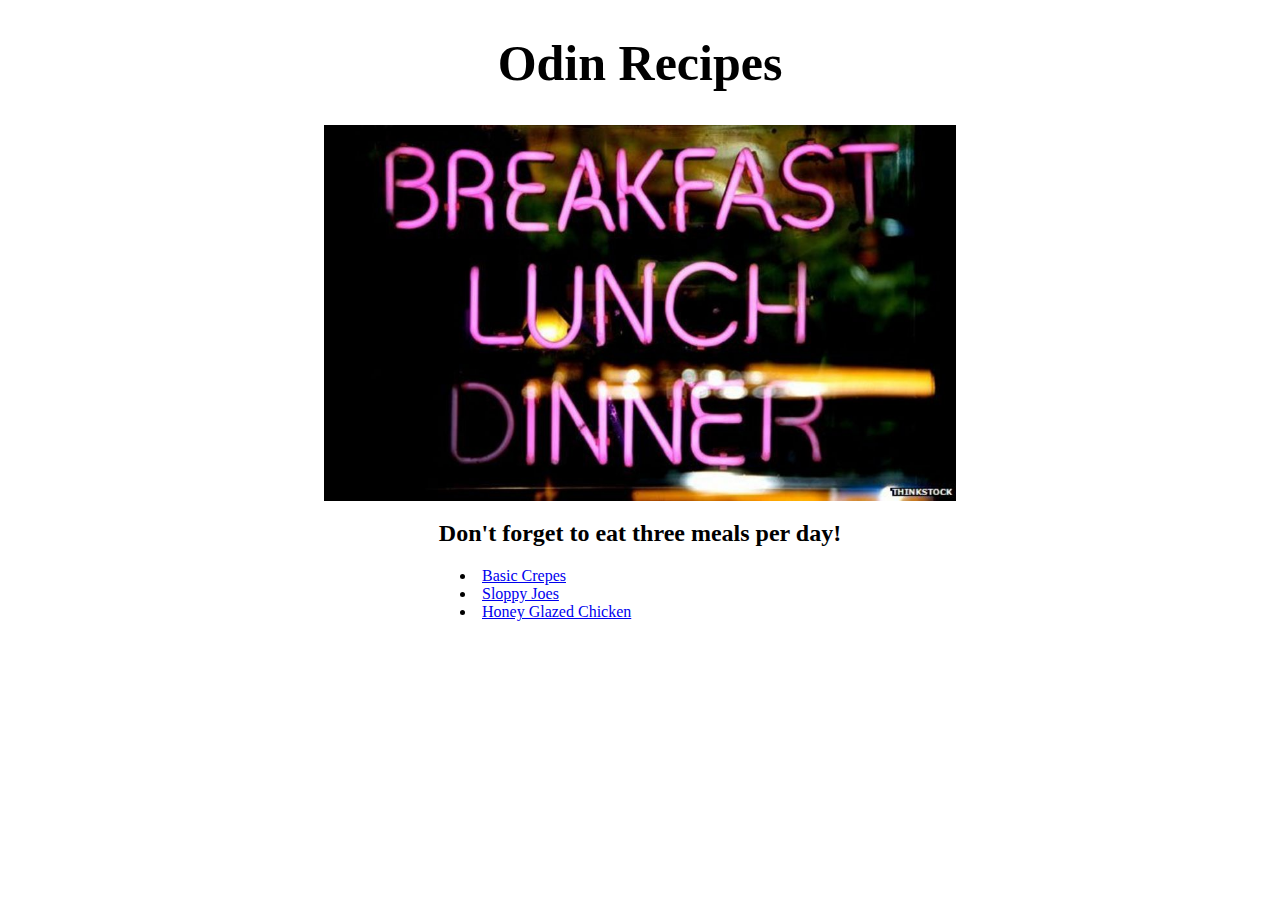
==== index.html @ 2653941c "Initial commit" ====
<!DOCTYPE html>
<html lang="en">
  <head>
    <meta charset="UTF-8" />
    <meta name="viewport" content="width=device-width, initial-scale=1.0" />
    <title>One recipe for each meal!</title>
    <link rel="stylesheet" href="styles.css" />
  </head>
  <body>
    <h1 class="main-title">Odin Recipes</h1>
    <img
      src="./images/breakfast-lunch-dinner.jpg"
      alt="neon lights reading breakfast lunch dinner"
    />

    <h2>Don't forget to eat three meals per day!</h2>

    <ul>
      <li>
        <a href="./recipes/crepes.html">Basic Crepes</a>
      </li>
      <li>
        <a href="./recipes/sloppyjoes.html">Sloppy Joes</a>
      </li>
      <li>
        <a href="./recipes/honey-glazed-chicken.html">Honey Glazed Chicken</a>
      </li>
    </ul>
  </body>
</html>
---- styles.css ----
img {
  display: block;
  margin-left: auto;
  margin-right: auto;
  height: auto;
  width: 50%;
}

h1 {
  text-align: center;
  font-size: 50px;
}

h2 {
  text-align: center;
}

ul {
  list-style-position: inside;
  text-align: left;
  margin: 0 auto;
  width: 400px;
  height: fit-content;
}
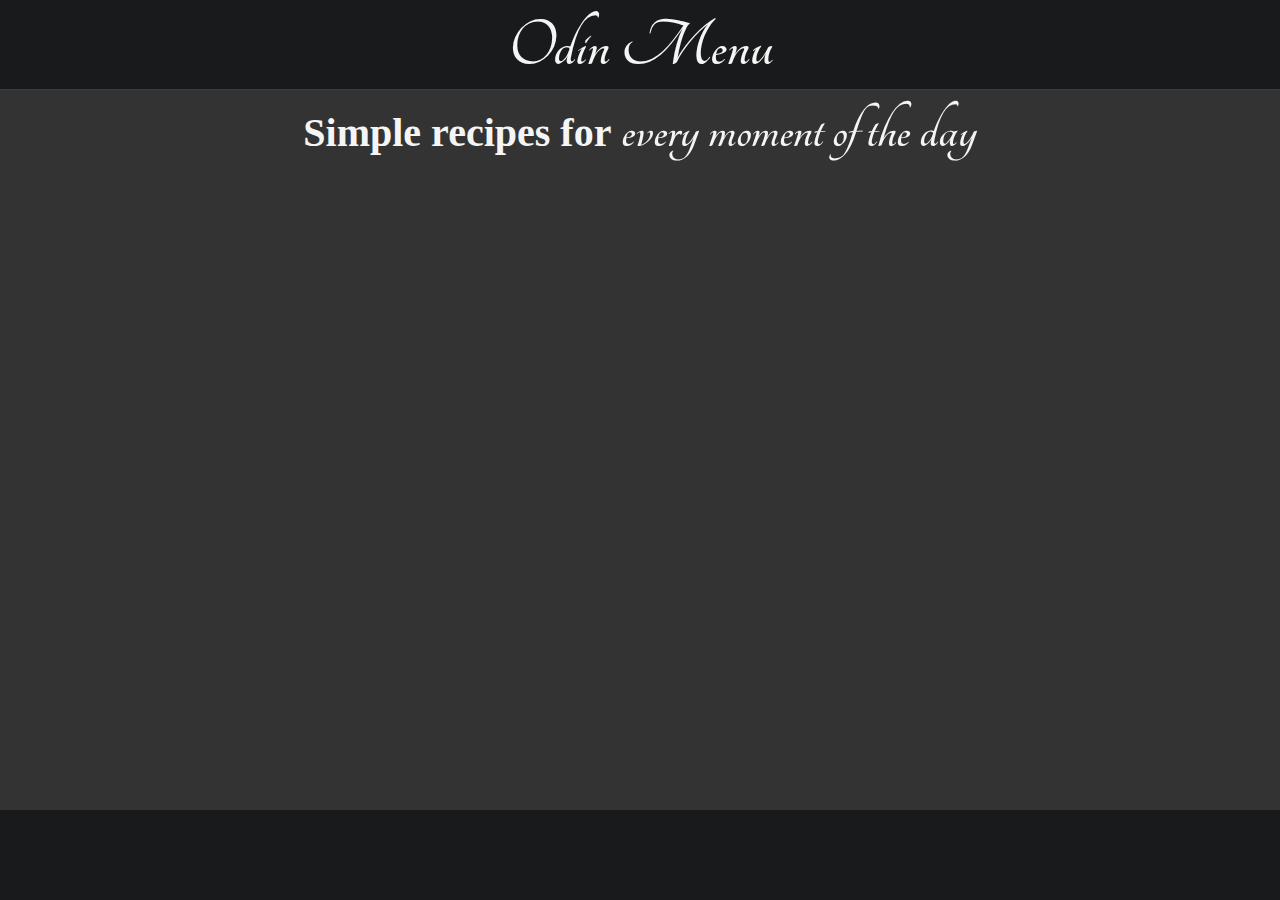
==== commit e2db5991: "Finish the header" ====
--- a/index.html
+++ b/index.html
@@ -3,12 +3,30 @@
   <head>
     <meta charset="UTF-8" />
     <meta name="viewport" content="width=device-width, initial-scale=1.0" />
+    <link rel="preconnect" href="https://fonts.googleapis.com" />
+    <link rel="preconnect" href="https://fonts.gstatic.com" crossorigin />
+    <link
+      href="https://fonts.googleapis.com/css2?family=Tangerine:wght@700&display=swap"
+      rel="stylesheet"
+    />
     <title>One recipe for each meal!</title>
     <link rel="stylesheet" href="styles.css" />
   </head>
   <body>
-    <h1 class="main-title">Odin Recipes</h1>
-    <img
+    <header>
+      <nav><h1 class="main-title">Odin Menu</h1></nav>
+    </header>
+    <div id="main-section">
+      <h1>Simple recipes for <span>every moment of the day</span></h1>
+
+      <article></article>
+      <article></article>
+      <article></article>
+      <article></article>
+    </div>
+    <footer></footer>
+
+    <!-- <img
       src="./images/breakfast-lunch-dinner.jpg"
       alt="neon lights reading breakfast lunch dinner"
     />
@@ -25,6 +43,6 @@
       <li>
         <a href="./recipes/honey-glazed-chicken.html">Honey Glazed Chicken</a>
       </li>
-    </ul>
+    </ul> -->
   </body>
 </html>
--- a/styles.css
+++ b/styles.css
@@ -1,18 +1,61 @@
-img {
+* {
+  margin: 0;
+  padding: 0;
+  box-sizing: border-box;
+}
+
+html,
+body {
+  height: 100%;
+}
+
+body {
+  background-color: #181a1b;
+}
+
+header {
+  padding: 10px;
+  border-bottom: 1px solid rgb(55, 60, 62);
+  height: 90px;
+}
+
+.main-title {
+  font-family: "Tangerine", cursive;
+  font-size: 70px;
+  color: whitesmoke;
+  text-align: center;
+}
+
+#main-section {
+  min-height: calc(
+    100vh - 180px
+  ); /* Account for the combined height of header and footer */
+  background-color: #333;
+}
+
+#main-section h1 {
+  color: whitesmoke;
+  text-align: center;
+  padding-top: 10px;
+  font-size: 40px;
+}
+
+#main-section span {
+  font-family: "Tangerine", cursive;
+  font-size: 60px;
+}
+
+footer {
+  height: 90px;
+  background-color: #181a1b;
+}
+
+/* img {
   display: block;
   margin-left: auto;
   margin-right: auto;
   height: auto;
   width: 50%;
-}
-
-h1 {
-  text-align: center;
-  font-size: 50px;
-}
-
-h2 {
-  text-align: center;
 }
 
 ul {
@@ -21,4 +64,4 @@
   margin: 0 auto;
   width: 400px;
   height: fit-content;
-}
+} */
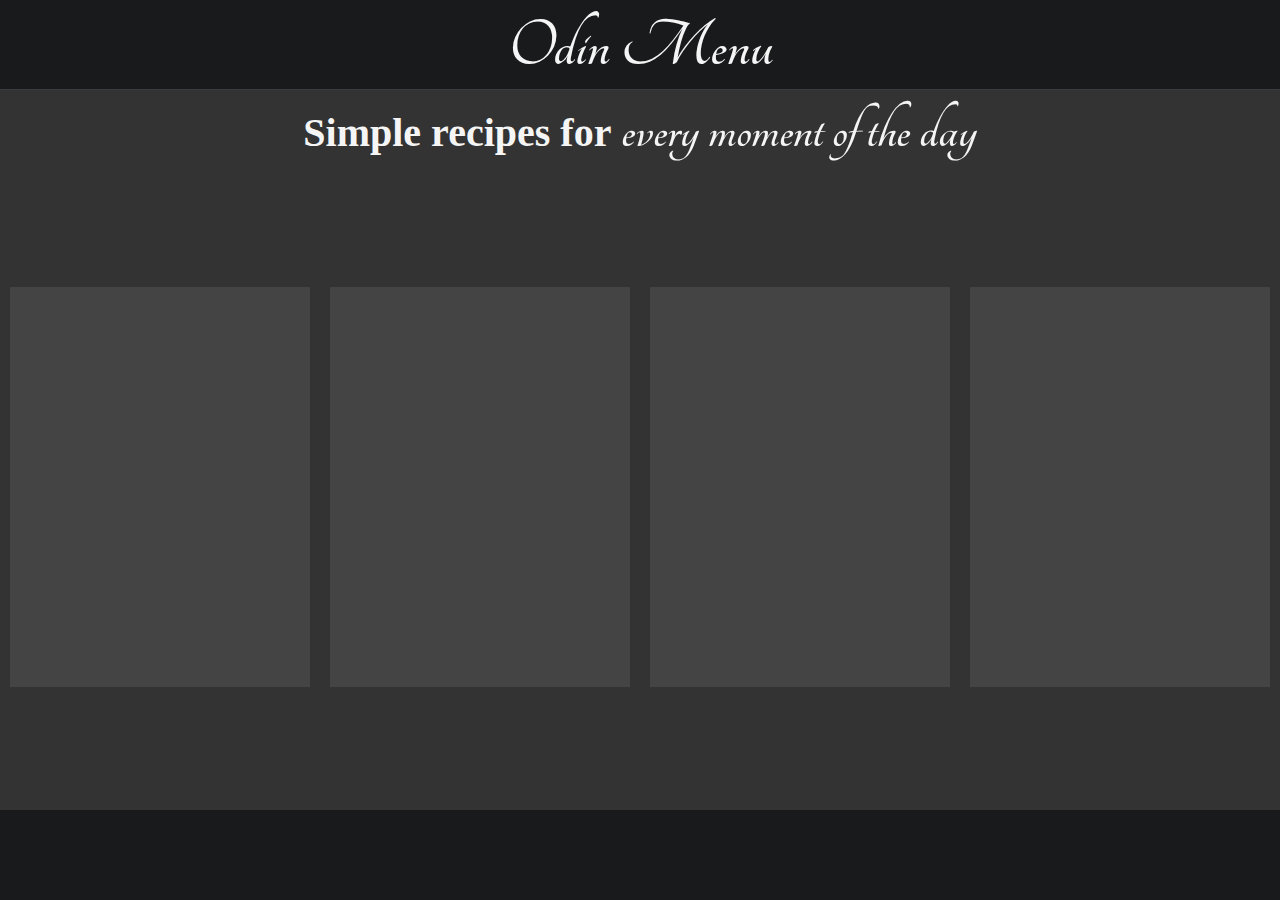
==== commit de3ea312: "Create cards for the recipes and Add title for the main section" ====
--- a/index.html
+++ b/index.html
@@ -18,11 +18,12 @@
     </header>
     <div id="main-section">
       <h1>Simple recipes for <span>every moment of the day</span></h1>
-
-      <article></article>
-      <article></article>
-      <article></article>
-      <article></article>
+      <div id="card-container">
+        <article class="recipe-card"></article>
+        <article class="recipe-card"></article>
+        <article class="recipe-card"></article>
+        <article class="recipe-card"></article>
+      </div>
     </div>
     <footer></footer>
 
--- a/styles.css
+++ b/styles.css
@@ -31,6 +31,8 @@
     100vh - 180px
   ); /* Account for the combined height of header and footer */
   background-color: #333;
+  display: flex;
+  flex-direction: column;
 }
 
 #main-section h1 {
@@ -43,6 +45,20 @@
 #main-section span {
   font-family: "Tangerine", cursive;
   font-size: 60px;
+}
+
+#card-container {
+  flex: 1;
+  display: flex;
+  justify-content: center;
+  align-items: center;
+}
+
+.recipe-card {
+  width: 300px;
+  height: 400px;
+  background-color: #444;
+  margin: 10px;
 }
 
 footer {
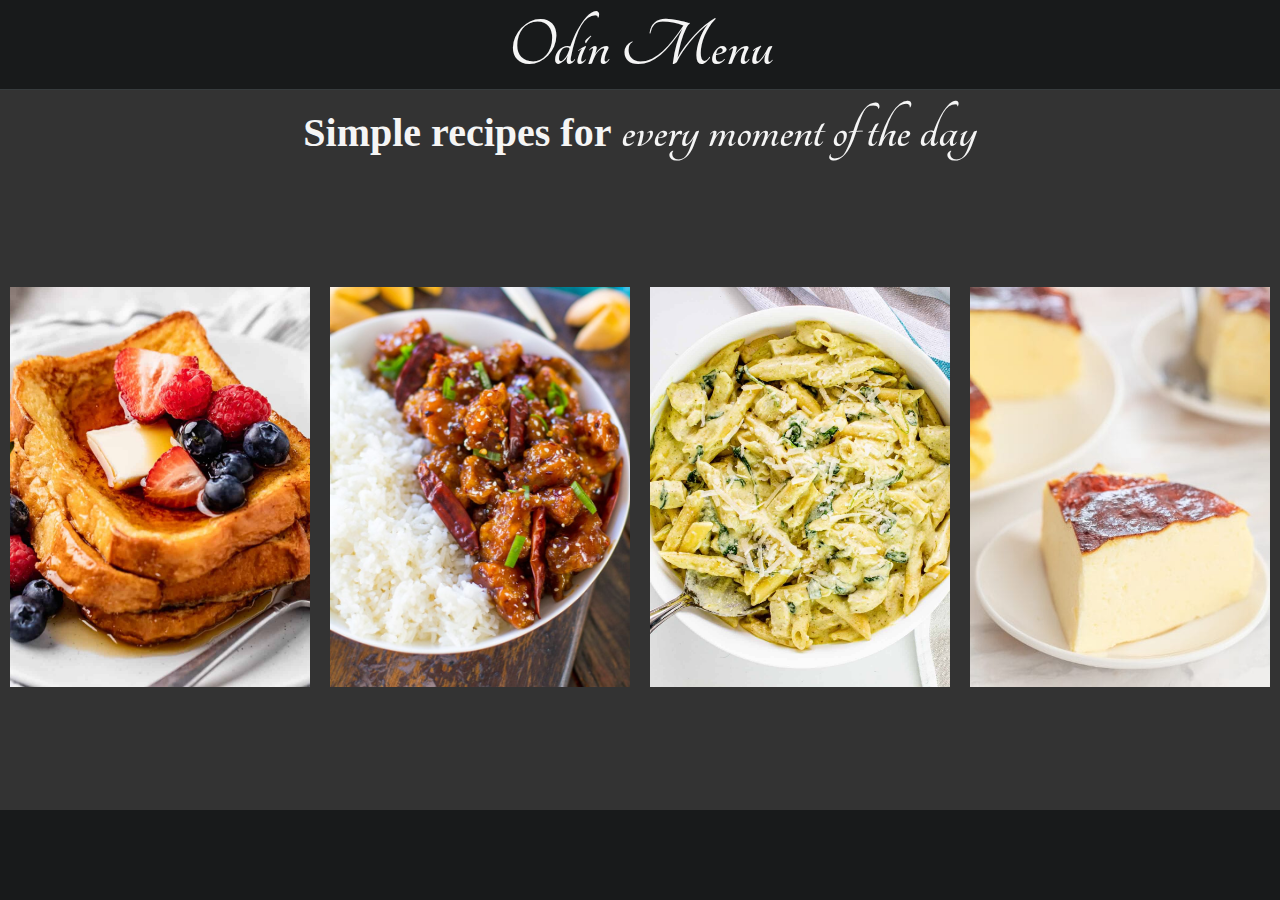
==== commit c01260ec: "Add image for each recipe card" ====
--- a/index.html
+++ b/index.html
@@ -18,11 +18,35 @@
     </header>
     <div id="main-section">
       <h1>Simple recipes for <span>every moment of the day</span></h1>
+
       <div id="card-container">
-        <article class="recipe-card"></article>
-        <article class="recipe-card"></article>
-        <article class="recipe-card"></article>
-        <article class="recipe-card"></article>
+        <article class="recipe-card">
+          <img
+            src="/images/french-toast.jpg"
+            alt="French toast with blueberries and strwaberries with some butter on top"
+          />
+        </article>
+
+        <article class="recipe-card">
+          <img
+            src="/images/Sweet-and-Spicy-Chicken.jpg"
+            alt="Sweet and spicy chicken over a bowl of rice"
+          />
+        </article>
+
+        <article class="recipe-card">
+          <img
+            src="/images/pesto-chicken-pasta.jpg"
+            alt="A plate of pesto chicken pasta"
+          />
+        </article>
+
+        <article class="recipe-card">
+          <img
+            src="/images/3-ingredient-creamy-yogurt-cake.jpg"
+            alt="A slice of a creamy yogurt cake on a plate with the whole cake behind it"
+          />
+        </article>
       </div>
     </div>
     <footer></footer>
--- a/styles.css
+++ b/styles.css
@@ -59,6 +59,13 @@
   height: 400px;
   background-color: #444;
   margin: 10px;
+  overflow: hidden; /* Ensure the image does not overflow the card */
+}
+
+.recipe-card img {
+  width: 100%;
+  height: 100%;
+  object-fit: cover;
 }
 
 footer {
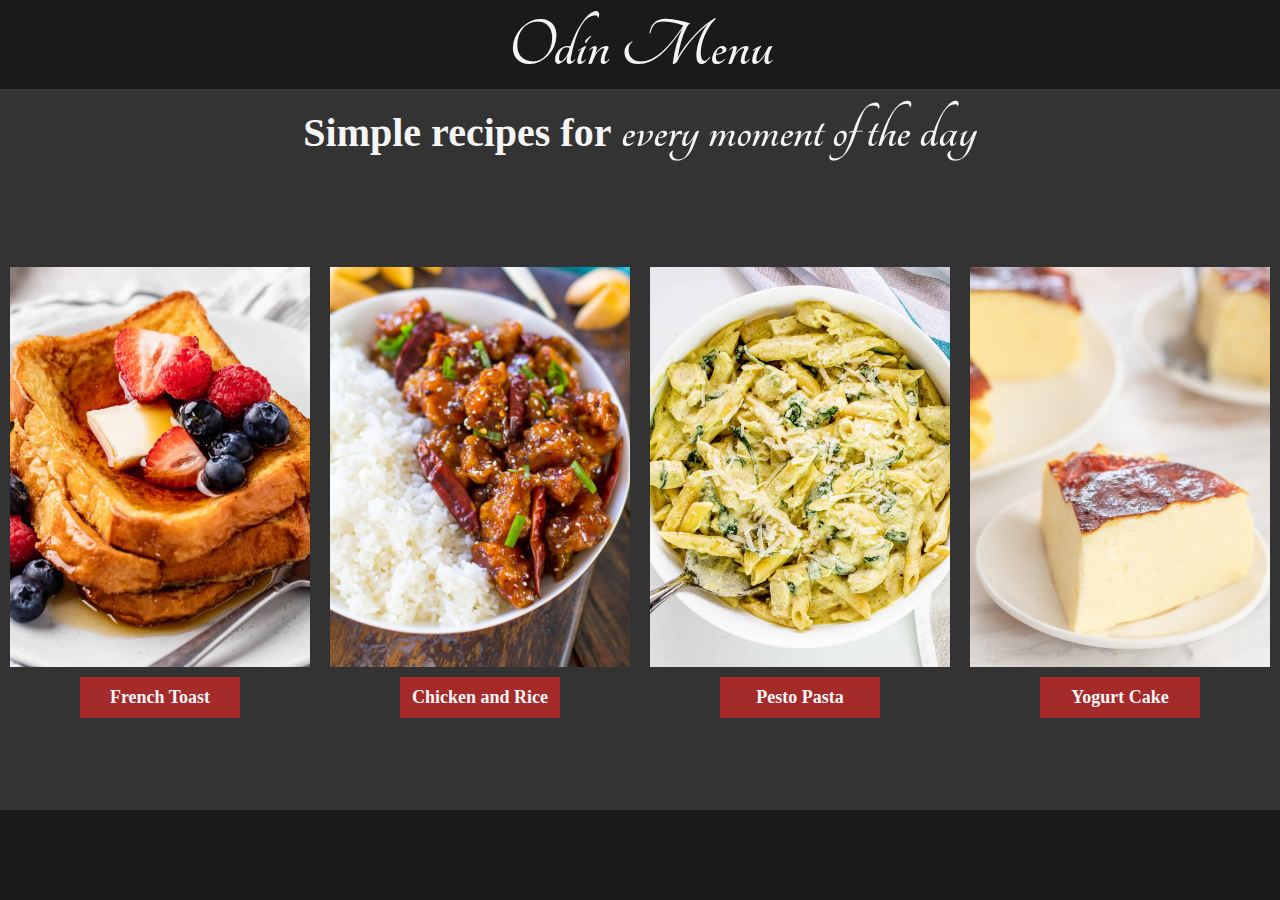
==== commit 4c53fdd2: "Add title under each card recipe" ====
--- a/index.html
+++ b/index.html
@@ -20,35 +20,48 @@
       <h1>Simple recipes for <span>every moment of the day</span></h1>
 
       <div id="card-container">
-        <article class="recipe-card">
-          <img
-            src="/images/french-toast.jpg"
-            alt="French toast with blueberries and strwaberries with some butter on top"
-          />
-        </article>
+        <div class="recipe-container">
+          <article class="recipe-card">
+            <img
+              src="/images/french-toast.jpg"
+              alt="French toast with blueberries and strwaberries with some butter on top"
+            />
+          </article>
+          <h2>French Toast</h2>
+        </div>
 
-        <article class="recipe-card">
-          <img
-            src="/images/Sweet-and-Spicy-Chicken.jpg"
-            alt="Sweet and spicy chicken over a bowl of rice"
-          />
-        </article>
+        <div class="recipe-container">
+          <article class="recipe-card">
+            <img
+              src="/images/Sweet-and-Spicy-Chicken.jpg"
+              alt="Sweet and spicy chicken over a bowl of rice"
+            />
+          </article>
+          <h2>Chicken and Rice</h2>
+        </div>
 
-        <article class="recipe-card">
-          <img
-            src="/images/pesto-chicken-pasta.jpg"
-            alt="A plate of pesto chicken pasta"
-          />
-        </article>
+        <div class="recipe-container">
+          <article class="recipe-card">
+            <img
+              src="/images/pesto-chicken-pasta.jpg"
+              alt="A plate of pesto chicken pasta"
+            />
+          </article>
+          <h2>Pesto Pasta</h2>
+        </div>
 
-        <article class="recipe-card">
-          <img
-            src="/images/3-ingredient-creamy-yogurt-cake.jpg"
-            alt="A slice of a creamy yogurt cake on a plate with the whole cake behind it"
-          />
-        </article>
+        <div class="recipe-container">
+          <article class="recipe-card">
+            <img
+              src="/images/3-ingredient-creamy-yogurt-cake.jpg"
+              alt="A slice of a creamy yogurt cake on a plate with the whole cake behind it"
+            />
+          </article>
+          <h2>Yogurt Cake</h2>
+        </div>
       </div>
     </div>
+
     <footer></footer>
 
     <!-- <img
--- a/styles.css
+++ b/styles.css
@@ -54,6 +54,13 @@
   align-items: center;
 }
 
+.recipe-container {
+  display: flex;
+  flex-direction: column;
+  justify-content: center;
+  align-items: center;
+}
+
 .recipe-card {
   width: 300px;
   height: 400px;
@@ -68,9 +75,19 @@
   object-fit: cover;
 }
 
+h2 {
+  color: whitesmoke;
+  text-align: center;
+  font-size: 18px;
+  background-color: brown;
+  margin: 0 10px;
+  width: 50%;
+  height: auto;
+  padding: 10px;
+}
+
 footer {
   height: 90px;
-  background-color: #181a1b;
 }
 
 /* img {
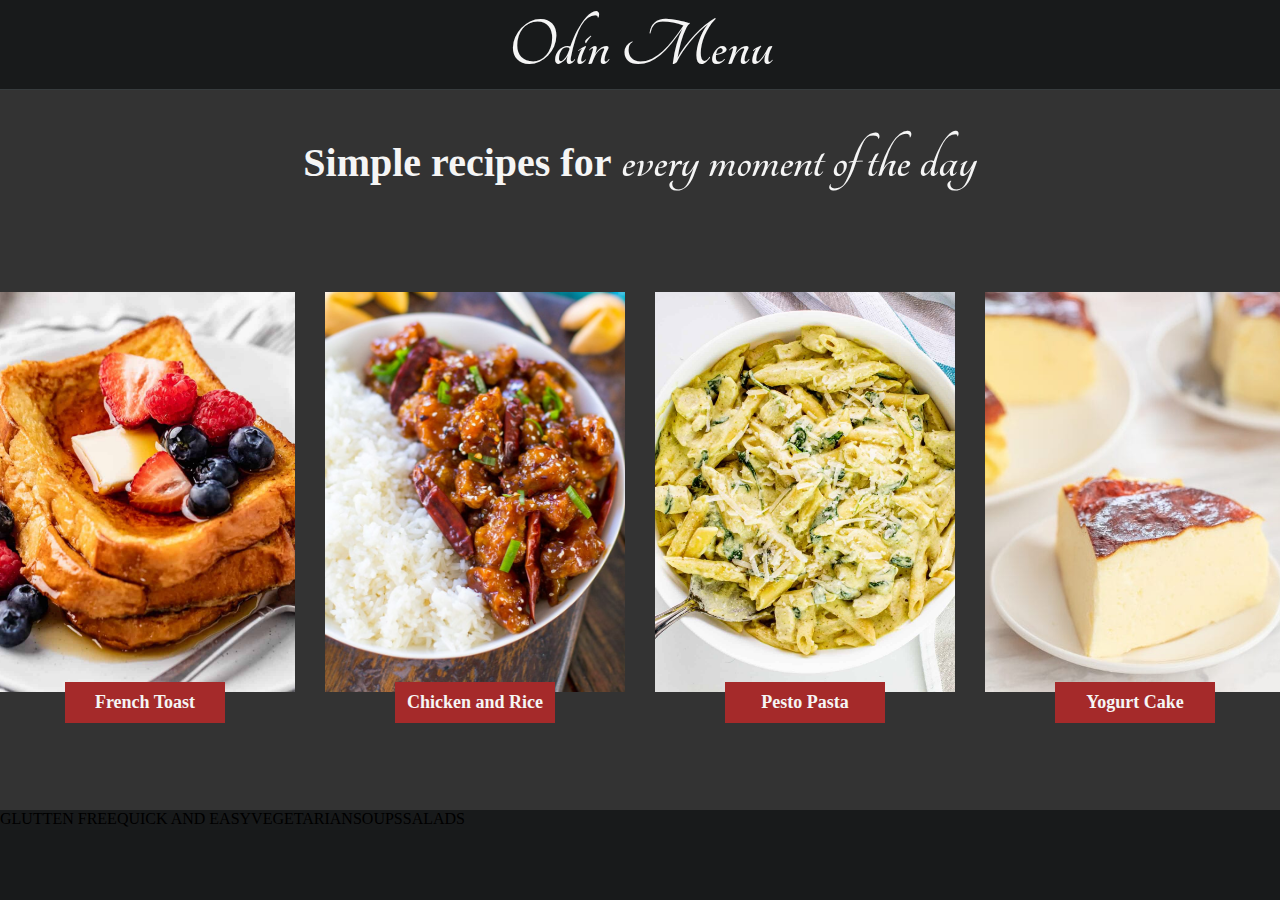
==== commit 8fe95b7d: "Turn each recipe card into a link to a specific recipe" ====
--- a/index.html
+++ b/index.html
@@ -20,7 +20,7 @@
       <h1>Simple recipes for <span>every moment of the day</span></h1>
 
       <div id="card-container">
-        <div class="recipe-container">
+        <a href="/recipes/french-toast.html" class="recipe-container">
           <article class="recipe-card">
             <img
               src="/images/french-toast.jpg"
@@ -28,9 +28,9 @@
             />
           </article>
           <h2>French Toast</h2>
-        </div>
+        </a>
 
-        <div class="recipe-container">
+        <a href="/recipes/chicken-and-rice.html" class="recipe-container">
           <article class="recipe-card">
             <img
               src="/images/Sweet-and-Spicy-Chicken.jpg"
@@ -38,9 +38,9 @@
             />
           </article>
           <h2>Chicken and Rice</h2>
-        </div>
+        </a>
 
-        <div class="recipe-container">
+        <a href="/recipes/pesto-pasta.html" class="recipe-container">
           <article class="recipe-card">
             <img
               src="/images/pesto-chicken-pasta.jpg"
@@ -48,9 +48,9 @@
             />
           </article>
           <h2>Pesto Pasta</h2>
-        </div>
+        </a>
 
-        <div class="recipe-container">
+        <a href="/recipes/yogurt-cake.html" class="recipe-container">
           <article class="recipe-card">
             <img
               src="/images/3-ingredient-creamy-yogurt-cake.jpg"
@@ -58,13 +58,21 @@
             />
           </article>
           <h2>Yogurt Cake</h2>
-        </div>
+        </a>
       </div>
     </div>
 
-    <footer></footer>
+    <footer>
+      <div class="recipe-types">GLUTTEN FREE</div>
+      <div class="recipe-types">QUICK AND EASY</div>
+      <div class="recipe-types">VEGETARIAN</div>
+      <div class="recipe-types">SOUPS</div>
+      <div class="recipe-types">SALADS</div>
+    </footer>
+  </body>
+</html>
 
-    <!-- <img
+<!-- <img
       src="./images/breakfast-lunch-dinner.jpg"
       alt="neon lights reading breakfast lunch dinner"
     />
@@ -82,5 +90,3 @@
         <a href="./recipes/honey-glazed-chicken.html">Honey Glazed Chicken</a>
       </li>
     </ul> -->
-  </body>
-</html>
--- a/styles.css
+++ b/styles.css
@@ -38,13 +38,17 @@
 #main-section h1 {
   color: whitesmoke;
   text-align: center;
-  padding-top: 10px;
+  padding-top: 40px;
   font-size: 40px;
 }
 
 #main-section span {
   font-family: "Tangerine", cursive;
   font-size: 60px;
+}
+
+a {
+  text-decoration: none;
 }
 
 #card-container {
@@ -59,14 +63,24 @@
   flex-direction: column;
   justify-content: center;
   align-items: center;
+  margin: 5px;
+  position: relative; /* Add relative positioning to create a stacking context for the child elements of the container*/
+  cursor: pointer;
+}
+
+.recipe-container:hover {
+  filter: brightness(
+    70%
+  ); /* Adjust the brightness percentage for the shadow effect */
+  transition: filter 0.3s ease; /* Add a smooth transition for the effect */
 }
 
 .recipe-card {
   width: 300px;
   height: 400px;
   background-color: #444;
+  overflow: hidden; /* Ensure the image does not overflow the card */
   margin: 10px;
-  overflow: hidden; /* Ensure the image does not overflow the card */
 }
 
 .recipe-card img {
@@ -80,14 +94,17 @@
   text-align: center;
   font-size: 18px;
   background-color: brown;
-  margin: 0 10px;
+  margin: -20px 10px 0;
   width: 50%;
   height: auto;
   padding: 10px;
+  position: relative; /* Add relative positioning for z-index to work */
+  z-index: 1; /* Ensure the h2 appears above the card */
 }
 
 footer {
   height: 90px;
+  display: flex;
 }
 
 /* img {
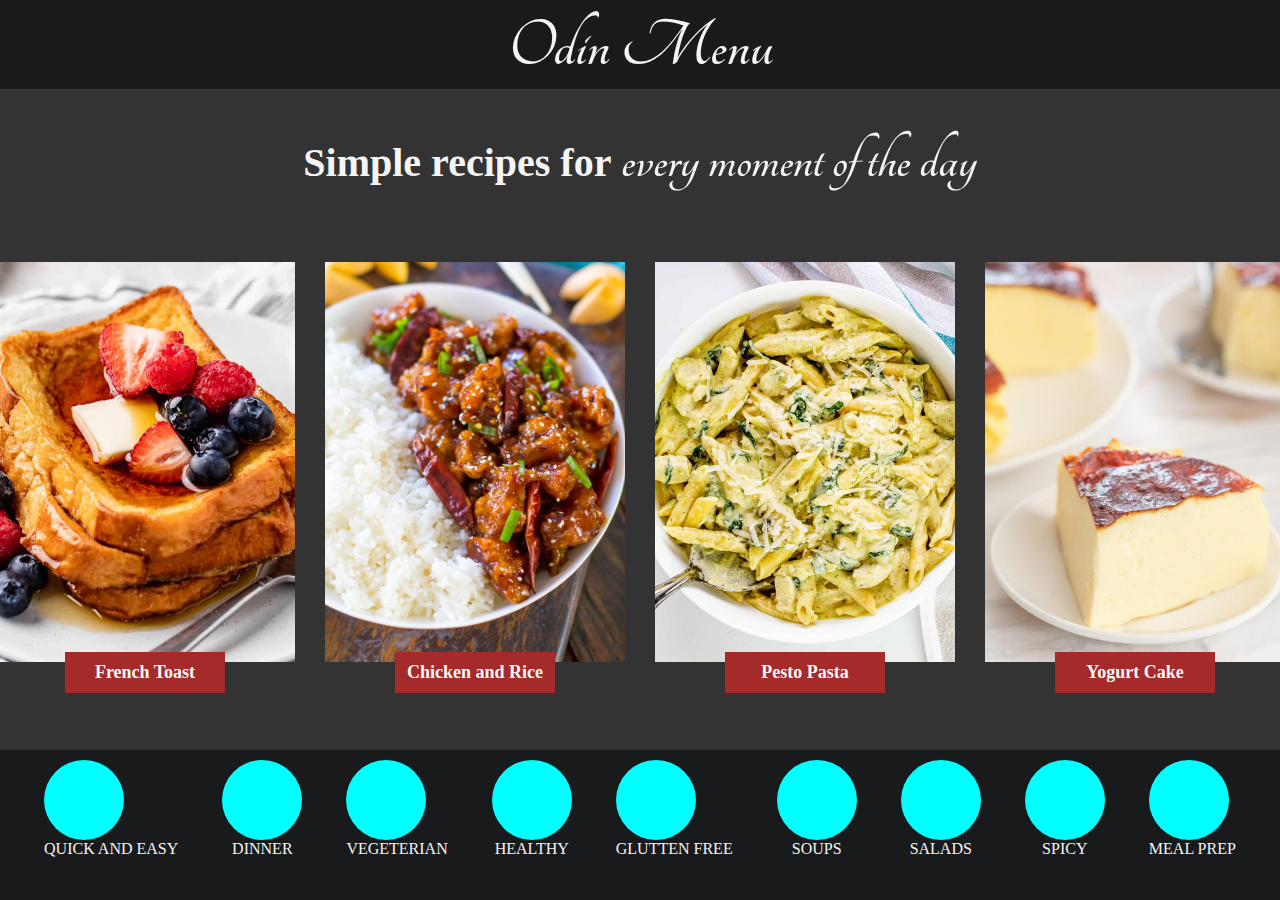
==== commit 9c52cfc5: "Create the layout for the footer" ====
--- a/index.html
+++ b/index.html
@@ -17,7 +17,10 @@
       <nav><h1 class="main-title">Odin Menu</h1></nav>
     </header>
     <div id="main-section">
-      <h1>Simple recipes for <span>every moment of the day</span></h1>
+      <h1>
+        Simple recipes for
+        <span class="footer-title">every moment of the day</span>
+      </h1>
 
       <div id="card-container">
         <a href="/recipes/french-toast.html" class="recipe-container">
@@ -63,11 +66,52 @@
     </div>
 
     <footer>
-      <div class="recipe-types">GLUTTEN FREE</div>
-      <div class="recipe-types">QUICK AND EASY</div>
-      <div class="recipe-types">VEGETARIAN</div>
-      <div class="recipe-types">SOUPS</div>
-      <div class="recipe-types">SALADS</div>
+      <ul class="footer-links">
+        <li>
+          <a href=""><img src="" alt="" /></a>
+          <span class="footer-title">QUICK AND EASY</span>
+        </li>
+
+        <li>
+          <a href=""><img src="" alt="" /></a>
+          <span class="footer-title">DINNER</span>
+        </li>
+
+        <li>
+          <a href=""><img src="" alt="" /></a>
+          <span class="footer-title">VEGETERIAN</span>
+        </li>
+
+        <li>
+          <a href=""><img src="" alt="" /></a>
+          <span class="footer-title">HEALTHY</span>
+        </li>
+
+        <li>
+          <a href=""><img src="" alt="" /></a>
+          <span class="footer-title">GLUTTEN FREE</span>
+        </li>
+
+        <li>
+          <a href=""><img src="" alt="" /></a>
+          <span class="footer-title">SOUPS</span>
+        </li>
+
+        <li>
+          <a href=""><img src="" alt="" /></a>
+          <span class="footer-title">SALADS</span>
+        </li>
+
+        <li>
+          <a href=""><img src="" alt="" /></a>
+          <span class="footer-title">SPICY</span>
+        </li>
+
+        <li>
+          <a href=""><img src="" alt="" /></a>
+          <span class="footer-title">MEAL PREP</span>
+        </li>
+      </ul>
     </footer>
   </body>
 </html>
--- a/styles.css
+++ b/styles.css
@@ -28,7 +28,7 @@
 
 #main-section {
   min-height: calc(
-    100vh - 180px
+    100vh - 240px
   ); /* Account for the combined height of header and footer */
   background-color: #333;
   display: flex;
@@ -103,9 +103,40 @@
 }
 
 footer {
-  height: 90px;
+  height: 150px;
+  text-align: center;
+}
+
+.footer-links {
+  list-style: none;
   display: flex;
+  justify-content: space-evenly;
+  padding: 10px 0;
 }
+
+.footer-links li {
+  display: inline-block;
+}
+
+.footer-links a {
+  display: block;
+  width: 80px;
+  height: 80px;
+  border-radius: 50%;
+  background-color: aqua;
+}
+
+.footer-title {
+  color: whitesmoke;
+}
+
+/* .recipe-type {
+  background-color: aqua;
+  margin: 5px 10px 5px;
+  width: 80px;
+  height: 80px;
+  border-radius: 50%;
+} */
 
 /* img {
   display: block;
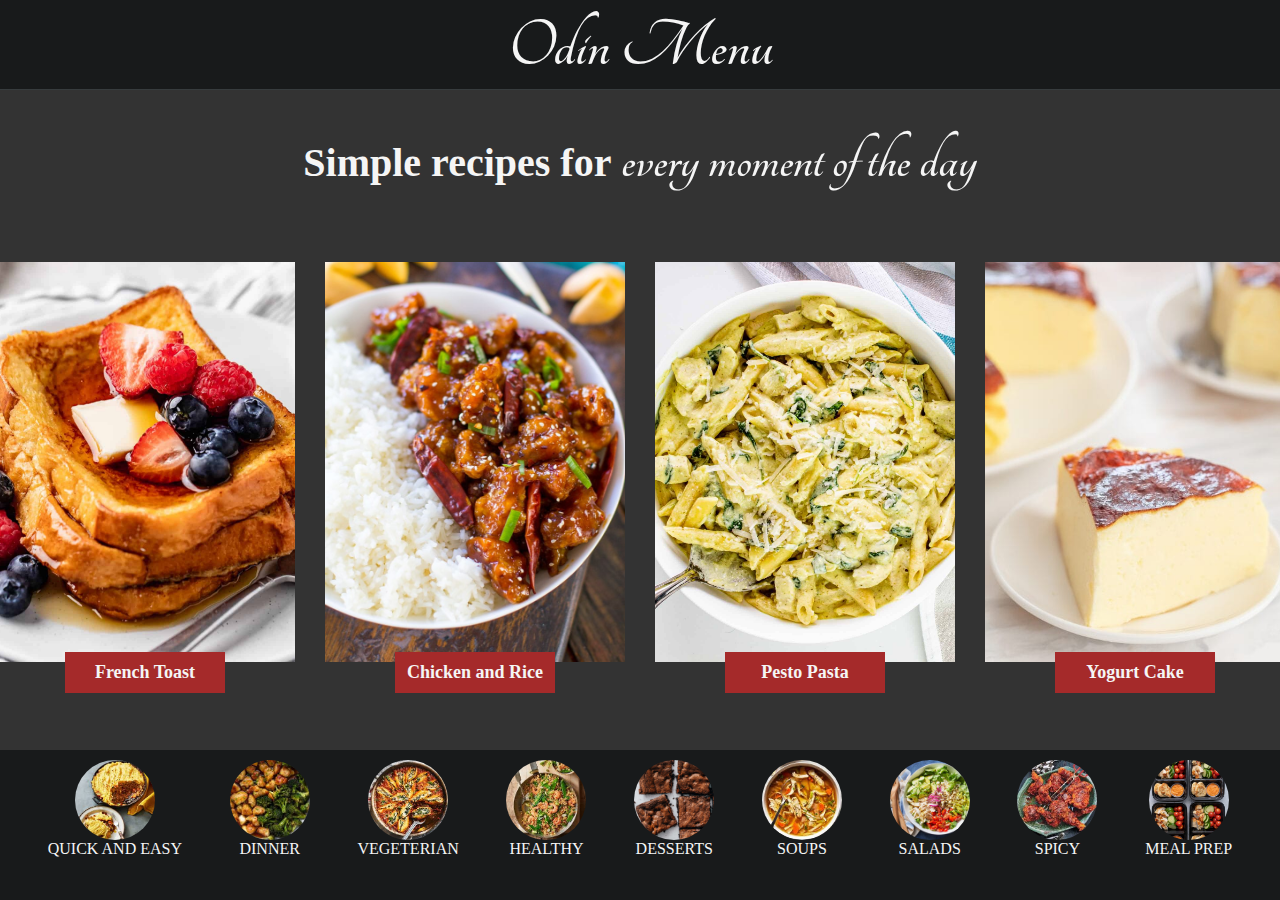
==== commit 66e124ee: "Create footer elements (circles) and add images" ====
--- a/index.html
+++ b/index.html
@@ -68,47 +68,69 @@
     <footer>
       <ul class="footer-links">
         <li>
-          <a href=""><img src="" alt="" /></a>
+          <a href=""
+            ><img src="/images/quick-and-easy.jpeg" alt="Skillet potato gratin"
+          /></a>
           <span class="footer-title">QUICK AND EASY</span>
         </li>
 
         <li>
-          <a href=""><img src="" alt="" /></a>
+          <a href=""
+            ><img src="/images/dinner.jpeg" alt="Brocoli and chicken in a pan"
+          /></a>
           <span class="footer-title">DINNER</span>
         </li>
 
         <li>
-          <a href=""><img src="" alt="" /></a>
+          <a href=""
+            ><img
+              src="/images/vegeterian.jpeg"
+              alt="Vegeterian skillet stuffed shells"
+          /></a>
           <span class="footer-title">VEGETERIAN</span>
         </li>
 
         <li>
-          <a href=""><img src="" alt="" /></a>
+          <a href=""
+            ><img
+              src="/images/healthy.jpeg"
+              alt="Shrimps and vegetables in a skillet"
+          /></a>
           <span class="footer-title">HEALTHY</span>
         </li>
 
         <li>
-          <a href=""><img src="" alt="" /></a>
-          <span class="footer-title">GLUTTEN FREE</span>
+          <a href=""
+            ><img src="/images/desserts.jpg" alt="Gluten-free brownies"
+          /></a>
+          <span class="footer-title">DESSERTS</span>
         </li>
 
         <li>
-          <a href=""><img src="" alt="" /></a>
+          <a href=""
+            ><img src="/images/soups.jpeg" alt="Vegetables and chicken soup"
+          /></a>
           <span class="footer-title">SOUPS</span>
         </li>
 
         <li>
-          <a href=""><img src="" alt="" /></a>
+          <a href=""><img src="/images/salad.jpg" alt="Salad in a bowl" /></a>
           <span class="footer-title">SALADS</span>
         </li>
 
         <li>
-          <a href=""><img src="" alt="" /></a>
+          <a href=""
+            ><img src="/images/spicy.jpeg" alt="Nashville-style hot chicken"
+          /></a>
           <span class="footer-title">SPICY</span>
         </li>
 
         <li>
-          <a href=""><img src="" alt="" /></a>
+          <a href=""
+            ><img
+              src="/images/meal-prep.jpg"
+              alt="Chicken and Hummus meal prep"
+          /></a>
           <span class="footer-title">MEAL PREP</span>
         </li>
       </ul>
--- a/styles.css
+++ b/styles.css
@@ -78,7 +78,6 @@
 .recipe-card {
   width: 300px;
   height: 400px;
-  background-color: #444;
   overflow: hidden; /* Ensure the image does not overflow the card */
   margin: 10px;
 }
@@ -116,6 +115,9 @@
 
 .footer-links li {
   display: inline-block;
+  display: flex;
+  flex-direction: column;
+  align-items: center;
 }
 
 .footer-links a {
@@ -124,6 +126,20 @@
   height: 80px;
   border-radius: 50%;
   background-color: aqua;
+  overflow: hidden;
+}
+
+.footer-links img {
+  width: 100%;
+  height: 100%;
+  object-fit: cover;
+}
+
+.footer-links a:hover {
+  filter: brightness(
+    70%
+  ); /* Adjust the brightness percentage for the shadow effect */
+  transition: filter 0.3s ease; /* Add a smooth transition for the effect */
 }
 
 .footer-title {
